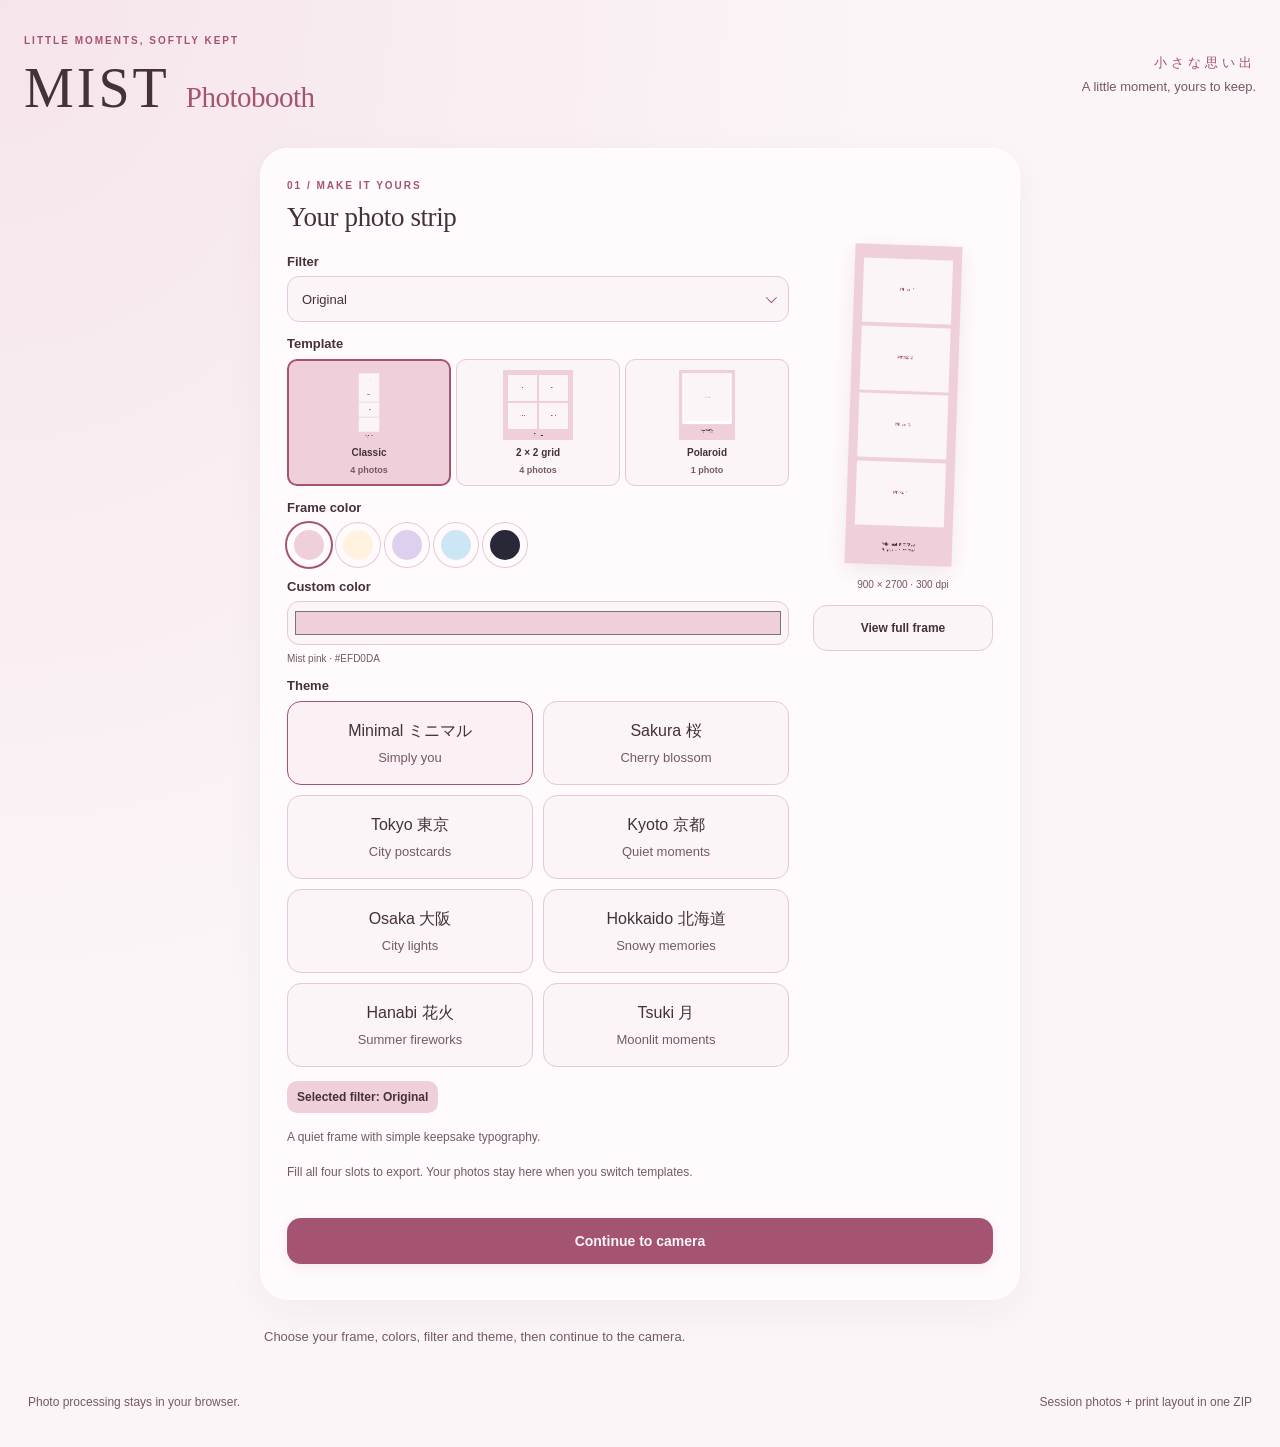
==== index.html @ 7190be43 "Add GitHub Pages entry point for the photobooth" ====
<!doctype html>
<html lang="en">
<head>
  <meta charset="utf-8">
  <meta name="viewport" content="width=device-width, initial-scale=1">
  <meta http-equiv="refresh" content="0; url=web/">
  <meta name="theme-color" content="#EFD0DA">
  <title>MIST Photobooth</title>
  <link rel="icon" href="web/favicon.svg" type="image/svg+xml">
</head>
<body>
  <p>Opening <a href="web/">MIST Photobooth</a>…</p>
</body>
</html>
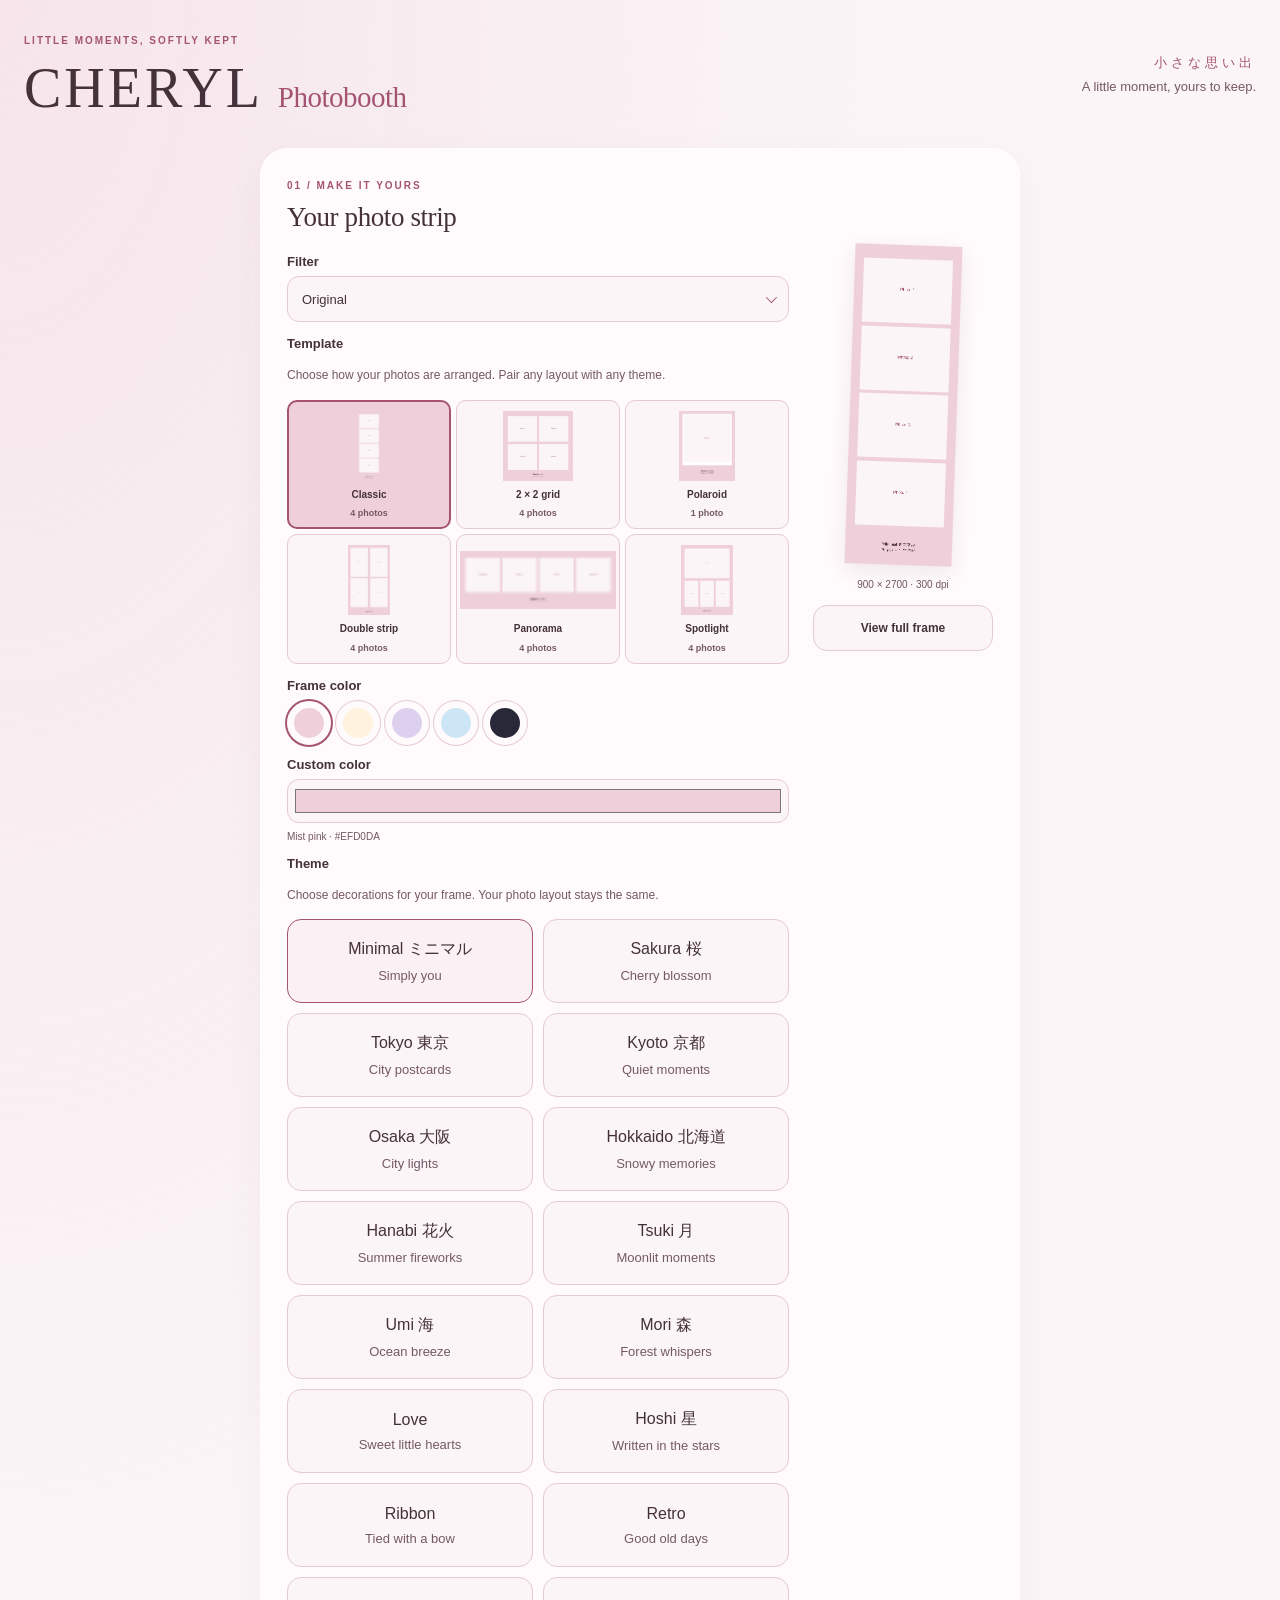
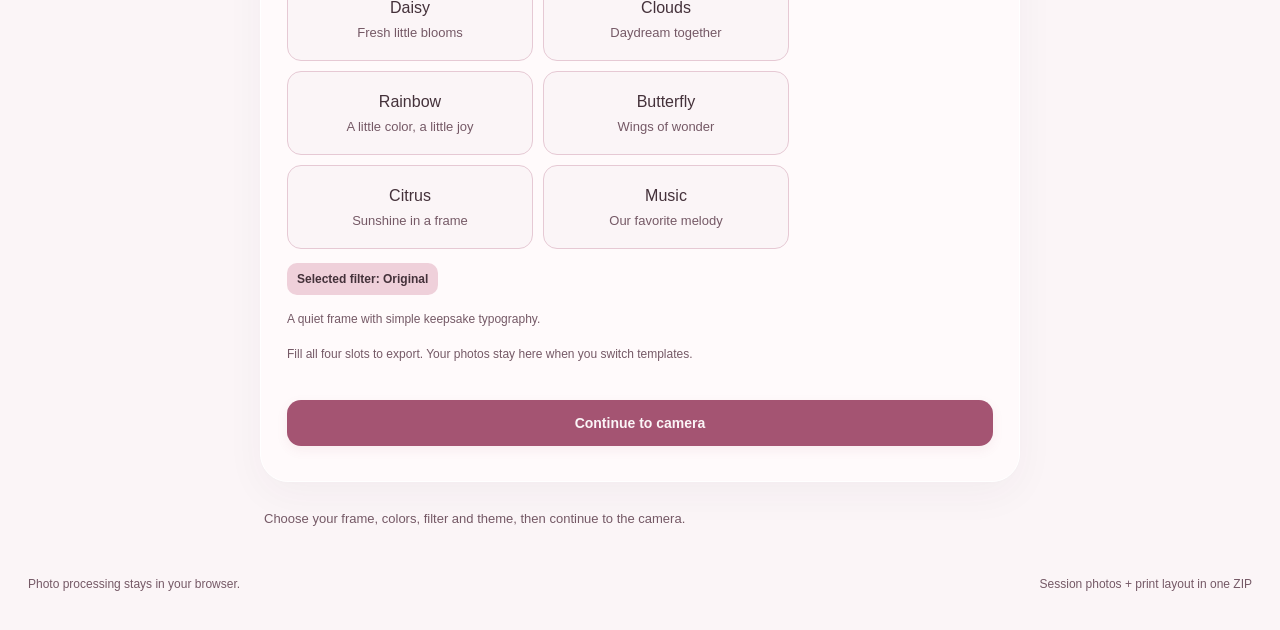
==== commit cad5a56c: "Expand themes and layouts and rename booth to CHERYL" ====
--- a/index.html
+++ b/index.html
@@ -5,10 +5,10 @@
   <meta name="viewport" content="width=device-width, initial-scale=1">
   <meta http-equiv="refresh" content="0; url=web/">
   <meta name="theme-color" content="#EFD0DA">
-  <title>MIST Photobooth</title>
+  <title>CHERYL Photobooth</title>
   <link rel="icon" href="web/favicon.svg" type="image/svg+xml">
 </head>
 <body>
-  <p>Opening <a href="web/">MIST Photobooth</a>…</p>
+  <p>Opening <a href="web/">CHERYL Photobooth</a>…</p>
 </body>
 </html>
